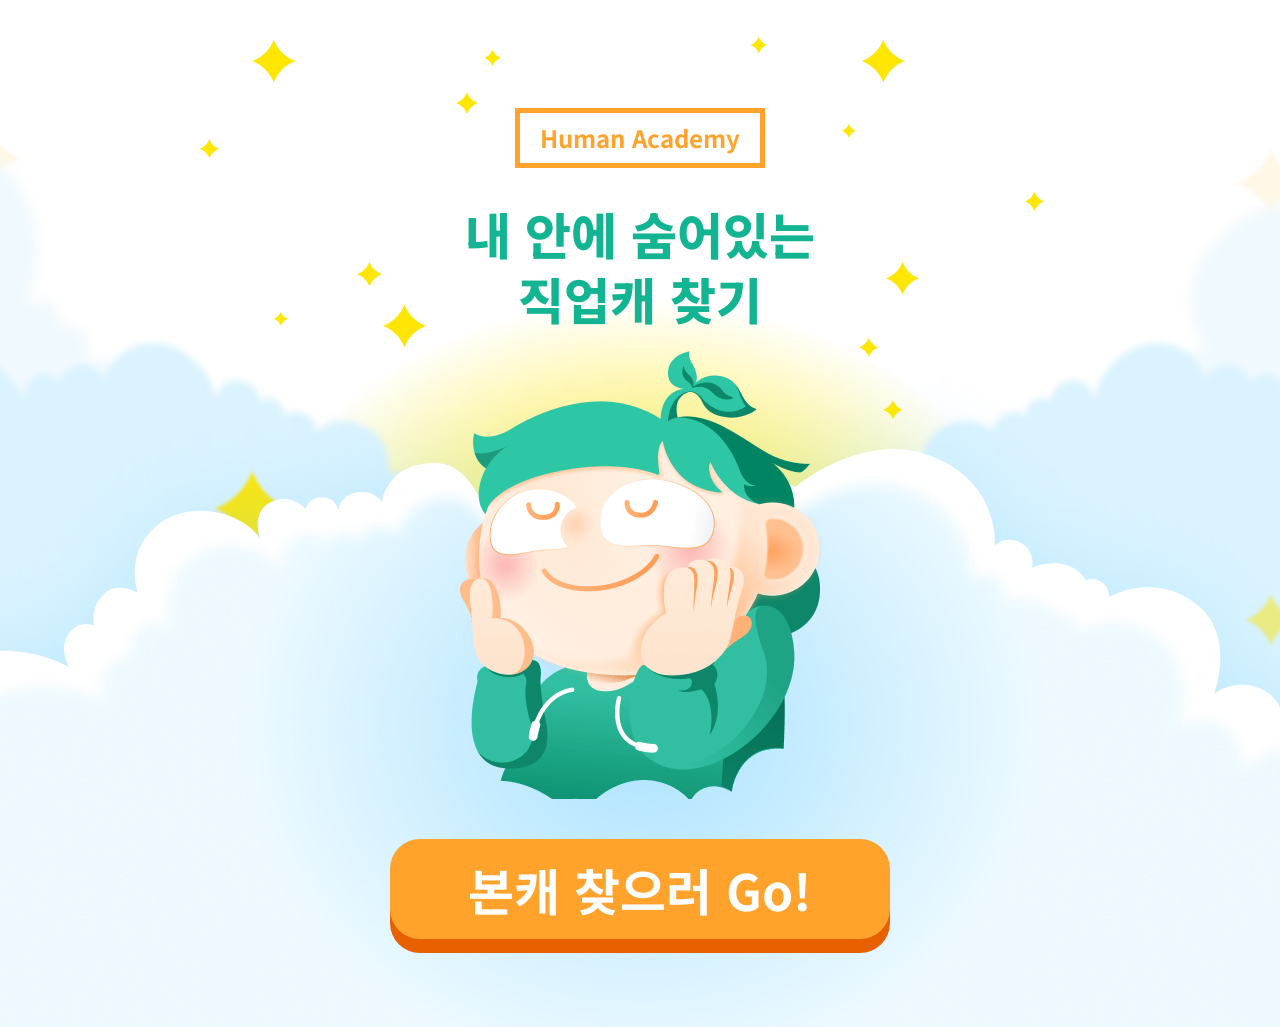
==== index.html @ cf16c46b "feat : 메인과 질문화면 작업" ====
<!DOCTYPE html>
<html lang="ko">
<head>
  <meta charset="UTF-8">
  <meta name="viewport" content="width=device-width, initial-scale=1.0">
  <!-- Google Fonts (Noto Sans KR 추천) -->
  <link href="https://fonts.googleapis.com/css2?family=Noto+Sans+KR&display=swap" rel="stylesheet">
  <link rel="stylesheet" href="./css/common.css  ">
  <title>Document</title>
</head>
<body>
  <h2 class="page-subtitle">
    Human Academy
  </h2>
  <h1 class="page-title">
    내 안에 숨어있는 <br>
    직업캐 찾기
  </h1>
  <img src="./images/main_character.png" alt="캐릭터" class="character">
  <a href="./question.html" class="btn btn-orange">
    본캐 찾으러 Go!
  </a>
</body>
</html>
---- css/common.css ----
body {
  font-family: 'Noto Sans KR', sans-serif;
  background-image: url('../images/main_bg.jpg');
  background-position: top center;
  background-repeat: no-repeat;
  padding-top: 80px;
  padding-bottom: 80px;
  /* 한글 단어 줄바꿈 */
  word-break: keep-all;
}

img {
  display: block;  
}

/* 메인 캐릭터 */
.character {
  width: 100%;
  max-width: 364px;
  margin-left: auto;
  margin-right: auto;
  margin-bottom: 40px;
}

.page-title {
  font-size: 50px;
  font-weight: 800;
  line-height: 1.3;
  color: #13b491;
  text-align: center;
  margin-bottom: 20px;
}

.page-subtitle {
  width: 240px;
  height: 50px;
  border: 5px solid #ffa32d;
  font-size: 24px;
  font-weight: 700;
  color: #ffa32d;
  display: flex;
  justify-content: center;
  align-items: center;
  margin-left: auto;
  margin-right: auto;
  margin-bottom: 20px;
}

.btn {
  max-width: 500px;
  height: 100px;
  font-size: 50px;
  font-weight: 700;
  border-radius: 30px;
  text-decoration: none;
  cursor: pointer;
  display: flex;
  align-items: center;
  justify-content: center;
  margin-left: auto;
  margin-right: auto;
  transition: 0.1s;
}

.btn-orange {
  background-color: #ffa32d;
  color: #fff;
  box-shadow: 0 14px 0 #e66000;
}

/* 버튼의 눌림 효과 주기 */
.btn-orange:active {
  box-shadow: 0 4px 0 #e66000;
}

.btn-green {
  background-color: #32bfa1;
  color: #fff;
  box-shadow: 0 14px 0 #299a82;
}

/* 버튼의 눌림 효과 주기 */
.btn-green:active {
  box-shadow: 0 4px 0 #299a82;
}

.btn-small {
  max-width: 350px;
  height: 70px;
  font-size: 26px;
  margin-bottom: 30px;
}

.btn-gray {
  background-color: #f2f4f6;
  color: #000;
  box-shadow: 0 14px 0 #dfe1e2;
}

/* 버튼의 눌림 효과 주기 */
.btn-gray:active {
  box-shadow: 0 4px 0 #dfe1e2;
}
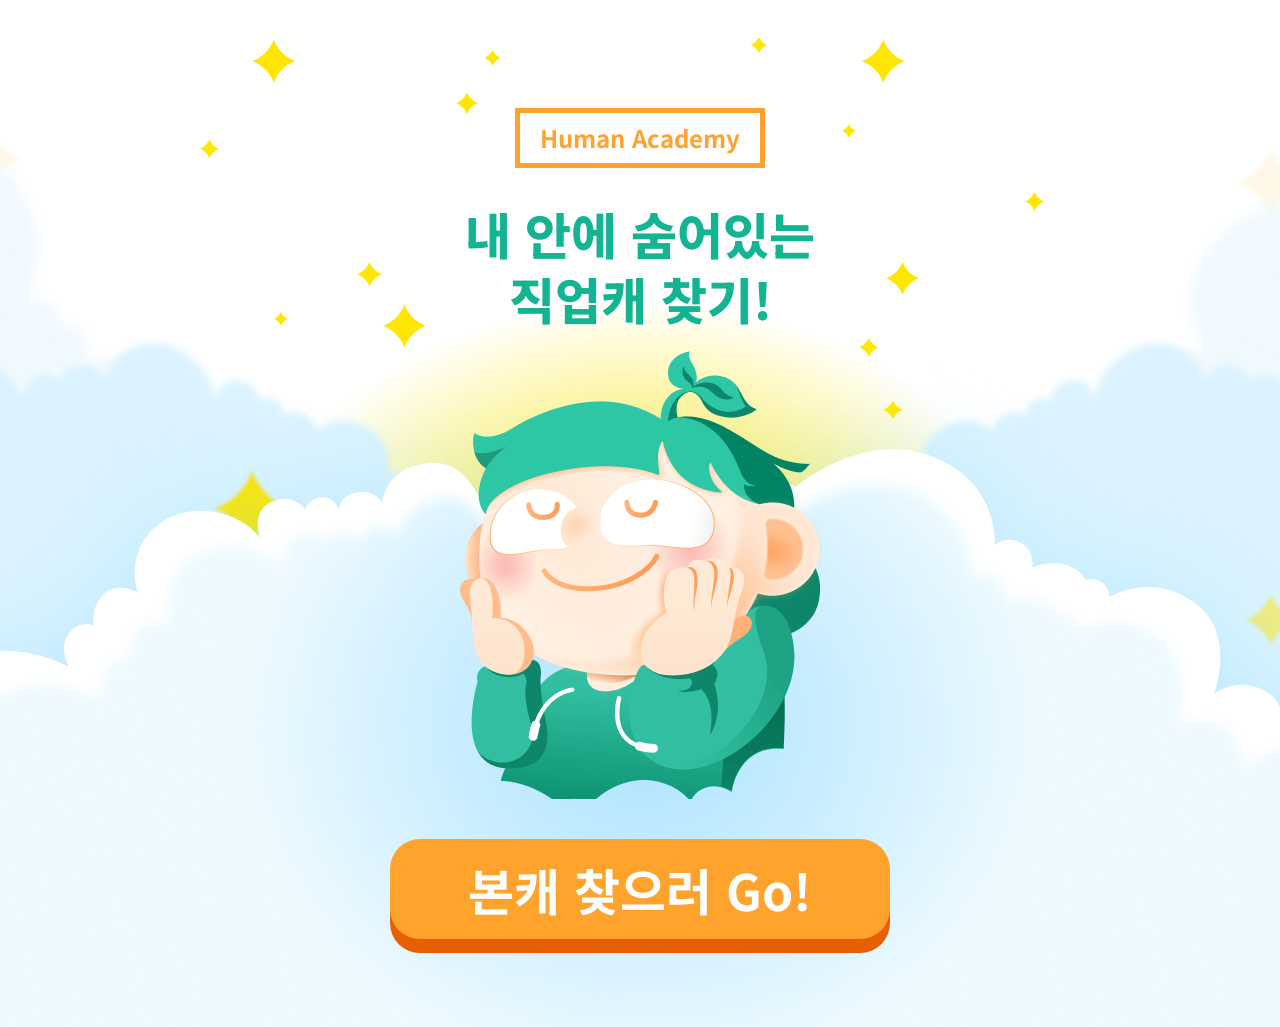
==== commit 57e239aa: "feat : 완료" ====
--- a/index.html
+++ b/index.html
@@ -1,24 +1,27 @@
-<!DOCTYPE html>
+<!doctype html>
 <html lang="ko">
-<head>
-  <meta charset="UTF-8">
-  <meta name="viewport" content="width=device-width, initial-scale=1.0">
-  <!-- Google Fonts (Noto Sans KR 추천) -->
-  <link href="https://fonts.googleapis.com/css2?family=Noto+Sans+KR&display=swap" rel="stylesheet">
-  <link rel="stylesheet" href="./css/common.css  ">
-  <title>Document</title>
-</head>
-<body>
-  <h2 class="page-subtitle">
-    Human Academy
-  </h2>
-  <h1 class="page-title">
-    내 안에 숨어있는 <br>
-    직업캐 찾기
-  </h1>
-  <img src="./images/main_character.png" alt="캐릭터" class="character">
-  <a href="./question.html" class="btn btn-orange">
-    본캐 찾으러 Go!
-  </a>
-</body>
+  <head>
+    <meta charset="UTF-8" />
+    <meta name="viewport" content="width=device-width, initial-scale=1.0" />
+    <!-- Google Fonts (Noto Sans KR 추천) -->
+    <link
+      href="https://fonts.googleapis.com/css2?family=Noto+Sans+KR&display=swap"
+      rel="stylesheet"
+    />
+    <link rel="stylesheet" href="./css/common.css">
+    <title>Document</title>
+  </head>
+  <body>
+    <h2 class="page-subtitle">
+      Human Academy
+    </h2>
+    <h1 class="page-title">
+      내 안에 숨어있는 <br>
+      직업캐 찾기!      
+    </h1>
+    <img src="./images/main_character.png" alt="캐릭터" class="character">
+    <a href="./question.html" class="btn btn-orange">
+      본캐 찾으러 Go!
+    </a>
+  </body>
 </html>
--- a/css/common.css
+++ b/css/common.css
@@ -10,7 +10,7 @@
 }
 
 img {
-  display: block;  
+    display: block;
 }
 
 /* 메인 캐릭터 */
@@ -30,7 +30,6 @@
   text-align: center;
   margin-bottom: 20px;
 }
-
 .page-subtitle {
   width: 240px;
   height: 50px;
@@ -38,7 +37,7 @@
   font-size: 24px;
   font-weight: 700;
   color: #ffa32d;
-  display: flex;
+  display: flex;  
   justify-content: center;
   align-items: center;
   margin-left: auto;
@@ -65,12 +64,12 @@
 .btn-orange {
   background-color: #ffa32d;
   color: #fff;
-  box-shadow: 0 14px 0 #e66000;
+  box-shadow: 0 14px 0 #E66000;
 }
 
-/* 버튼의 눌림 효과 주기 */
+/* 버튼에 눌림효과 주기 */
 .btn-orange:active {
-  box-shadow: 0 4px 0 #e66000;
+  box-shadow: 0 4px 0 #E66000;
 }
 
 .btn-green {
@@ -79,9 +78,20 @@
   box-shadow: 0 14px 0 #299a82;
 }
 
-/* 버튼의 눌림 효과 주기 */
+/* 버튼에 눌림효과 주기 */
 .btn-green:active {
   box-shadow: 0 4px 0 #299a82;
+}
+
+.btn-gray {
+  background-color: #f2f4f6;
+  color: #444;
+  box-shadow: 0 14px 0 #dfe1e2;
+}
+
+/* 버튼에 눌림효과 주기 */
+.btn-gray:active {
+  box-shadow: 0 4px 0 #dfe1e2;
 }
 
 .btn-small {
@@ -89,15 +99,4 @@
   height: 70px;
   font-size: 26px;
   margin-bottom: 30px;
-}
-
-.btn-gray {
-  background-color: #f2f4f6;
-  color: #000;
-  box-shadow: 0 14px 0 #dfe1e2;
-}
-
-/* 버튼의 눌림 효과 주기 */
-.btn-gray:active {
-  box-shadow: 0 4px 0 #dfe1e2;
 }
